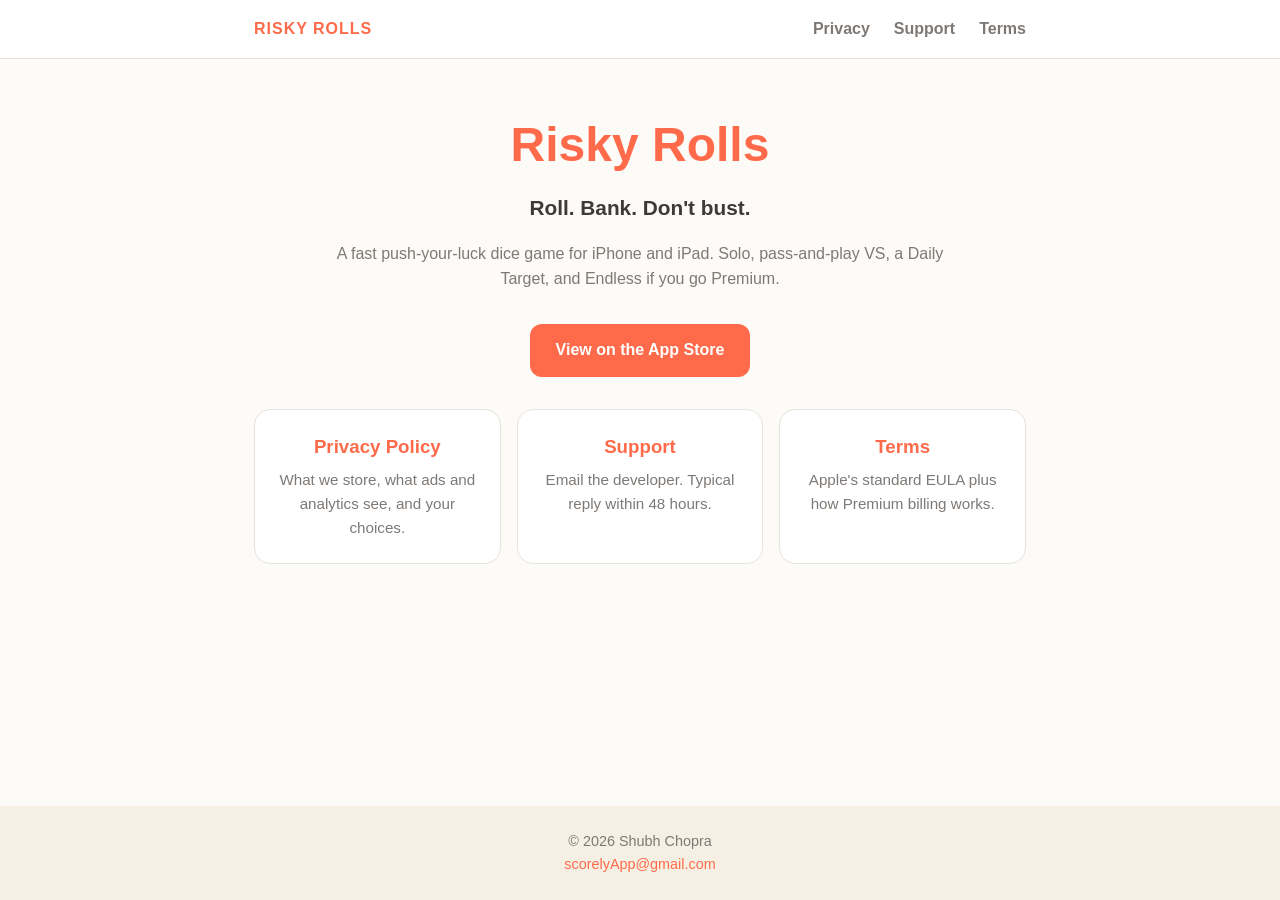
==== index.html @ b7e9be40 "Add Risky Rolls privacy, support, and terms pages. Co-authored-by: Cursor <cursoragent@cursor.com>" ====
<!DOCTYPE html>
<html lang="en">
<head>
    <meta charset="UTF-8">
    <meta name="viewport" content="width=device-width, initial-scale=1.0">
    <title>Risky Rolls</title>
    <link rel="stylesheet" href="styles.css">
</head>
<body>
    <nav class="navbar">
        <div class="container">
            <div class="nav-brand">
                <a href="index.html"><span class="brand-name">RISKY ROLLS</span></a>
            </div>
            <div class="nav-links">
                <a href="privacy-policy.html">Privacy</a>
                <a href="support.html">Support</a>
                <a href="terms-of-service.html">Terms</a>
            </div>
        </div>
    </nav>
    <main>
        <section class="hero">
            <div class="container">
                <h1>Risky Rolls</h1>
                <p class="tagline">Roll. Bank. Don't bust.</p>
                <p class="description">A fast push-your-luck dice game for iPhone and iPad. Solo, pass-and-play VS, a Daily Target, and Endless if you go Premium.</p>
                <a class="btn btn-primary" href="https://apps.apple.com/app/id6812119031">View on the App Store</a>
                <div class="legal-links">
                    <a class="legal-link" href="privacy-policy.html"><h3>Privacy Policy</h3><p>What we store, what ads and analytics see, and your choices.</p></a>
                    <a class="legal-link" href="support.html"><h3>Support</h3><p>Email the developer. Typical reply within 48 hours.</p></a>
                    <a class="legal-link" href="terms-of-service.html"><h3>Terms</h3><p>Apple's standard EULA plus how Premium billing works.</p></a>
                </div>
            </div>
        </section>
    </main>
    <footer>
        <div class="container">
            <p>© 2026 Shubh Chopra</p>
            <p><a href="mailto:scorelyApp@gmail.com">scorelyApp@gmail.com</a></p>
        </div>
    </footer>
</body>
</html>
---- styles.css ----
/* Risky Rolls legal site — cream/coral to match the app. */
* { margin: 0; padding: 0; box-sizing: border-box; }

:root {
    --cream: #FDFBF7;
    --cream-deep: #F5EFE4;
    --coral: #FF6B4A;
    --coral-soft: #FF8A73;
    --ink: #3D3A37;
    --stone: #7E7975;
    --hair: #E6E3DE;
}

body {
    font-family: -apple-system, BlinkMacSystemFont, "Segoe UI", Roboto, "Helvetica Neue", Arial, sans-serif;
    background: var(--cream);
    color: var(--ink);
    line-height: 1.6;
    min-height: 100vh;
    display: flex;
    flex-direction: column;
}

.navbar {
    background: #fff;
    padding: 1rem 0;
    position: sticky;
    top: 0;
    z-index: 1000;
    border-bottom: 1px solid var(--hair);
}

.navbar .container,
.nav-brand {
    display: flex;
    justify-content: space-between;
    align-items: center;
}

.nav-brand a {
    text-decoration: none;
    color: inherit;
    display: flex;
    align-items: center;
    gap: 8px;
}

.brand-name {
    color: var(--coral);
    letter-spacing: 1px;
    font-weight: 800;
}

.nav-links {
    display: flex;
    gap: 1.5rem;
}

.nav-links a {
    color: var(--stone);
    text-decoration: none;
    font-weight: 600;
}

.nav-links a:hover { color: var(--coral); }

.container {
    max-width: 820px;
    margin: 0 auto;
    padding: 0 1.5rem;
}

main { flex: 1; }

.hero, .legal-page { padding: 3rem 0 4rem; }
.hero { text-align: center; }
.hero h1 {
    font-size: 3rem;
    color: var(--coral);
    margin-bottom: 0.5rem;
}
.tagline { font-size: 1.3rem; font-weight: 600; margin-bottom: 1rem; }
.description { color: var(--stone); max-width: 640px; margin: 0 auto 2rem; }

.btn {
    display: inline-block;
    padding: 0.85rem 1.6rem;
    border-radius: 12px;
    text-decoration: none;
    font-weight: 700;
}
.btn-primary { background: var(--coral); color: #fff; }

.legal-links {
    display: grid;
    grid-template-columns: repeat(auto-fit, minmax(220px, 1fr));
    gap: 1rem;
    margin-top: 2rem;
}
.legal-link {
    background: #fff;
    border: 1px solid var(--hair);
    border-radius: 16px;
    padding: 1.4rem;
    text-decoration: none;
    color: var(--ink);
}
.legal-link h3 { color: var(--coral); margin-bottom: 0.35rem; }
.legal-link p { color: var(--stone); font-size: 0.95rem; }

.legal-page h1 { font-size: 2.4rem; color: var(--coral); }
.last-updated { color: var(--stone); font-size: 0.9rem; margin: 0.4rem 0 2rem; }
.legal-section { margin-bottom: 2rem; }
.legal-section h2 {
    font-size: 1.4rem;
    margin-bottom: 0.6rem;
    border-bottom: 2px solid var(--coral-soft);
    padding-bottom: 0.35rem;
}
.legal-section p, .legal-section li { color: var(--stone); margin-bottom: 0.6rem; }
.legal-section ul, .legal-section ol { margin: 0 0 1rem 1.4rem; }
.legal-section a { color: var(--coral); }

.highlight-box, .contact-info, .faq-item {
    background: #fff;
    border: 1px solid var(--hair);
    border-left: 4px solid var(--coral);
    border-radius: 8px;
    padding: 1.1rem 1.2rem;
    margin: 1rem 0;
}
.faq-item h4 { margin-bottom: 0.4rem; }

footer {
    background: var(--cream-deep);
    padding: 1.5rem 0;
    text-align: center;
    color: var(--stone);
    font-size: 0.9rem;
}
footer a { color: var(--coral); text-decoration: none; }

@media (max-width: 640px) {
    .hero h1 { font-size: 2.1rem; }
    .nav-links { gap: 0.8rem; font-size: 0.9rem; }
}
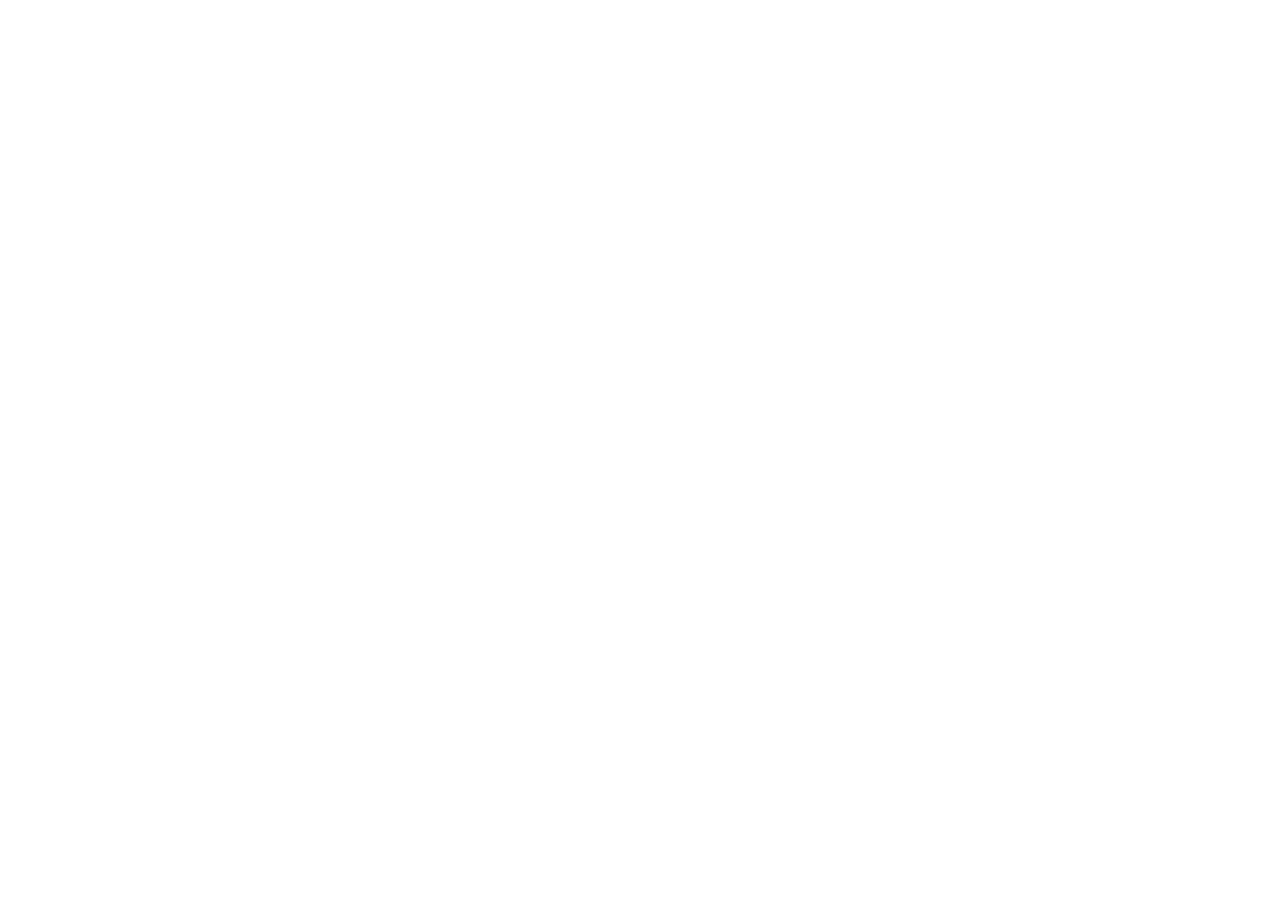
==== commit 1937fe3e: "Redirect legacy Risky Rolls pages to riskyrolls.com Co-Authored-By: Claude Opus 5.5 <noreply@anthrop" ====
--- a/index.html
+++ b/index.html
@@ -4,41 +4,11 @@
     <meta charset="UTF-8">
     <meta name="viewport" content="width=device-width, initial-scale=1.0">
     <title>Risky Rolls</title>
-    <link rel="stylesheet" href="styles.css">
+    <link rel="canonical" href="https://riskyrolls.com/">
+    <meta http-equiv="refresh" content="0; url=https://riskyrolls.com/">
+    <script>location.replace("https://riskyrolls.com/" + location.hash);</script>
 </head>
 <body>
-    <nav class="navbar">
-        <div class="container">
-            <div class="nav-brand">
-                <a href="index.html"><span class="brand-name">RISKY ROLLS</span></a>
-            </div>
-            <div class="nav-links">
-                <a href="privacy-policy.html">Privacy</a>
-                <a href="support.html">Support</a>
-                <a href="terms-of-service.html">Terms</a>
-            </div>
-        </div>
-    </nav>
-    <main>
-        <section class="hero">
-            <div class="container">
-                <h1>Risky Rolls</h1>
-                <p class="tagline">Roll. Bank. Don't bust.</p>
-                <p class="description">A fast push-your-luck dice game for iPhone and iPad. Solo, pass-and-play VS, a Daily Target, and Endless if you go Premium.</p>
-                <a class="btn btn-primary" href="https://apps.apple.com/app/id6812119031">View on the App Store</a>
-                <div class="legal-links">
-                    <a class="legal-link" href="privacy-policy.html"><h3>Privacy Policy</h3><p>What we store, what ads and analytics see, and your choices.</p></a>
-                    <a class="legal-link" href="support.html"><h3>Support</h3><p>Email the developer. Typical reply within 48 hours.</p></a>
-                    <a class="legal-link" href="terms-of-service.html"><h3>Terms</h3><p>Apple's standard EULA plus how Premium billing works.</p></a>
-                </div>
-            </div>
-        </section>
-    </main>
-    <footer>
-        <div class="container">
-            <p>© 2026 Shubh Chopra</p>
-            <p><a href="mailto:scorelyApp@gmail.com">scorelyApp@gmail.com</a></p>
-        </div>
-    </footer>
+    <p>This page has moved to <a href="https://riskyrolls.com/">the Risky Rolls home page</a> on riskyrolls.com.</p>
 </body>
 </html>
